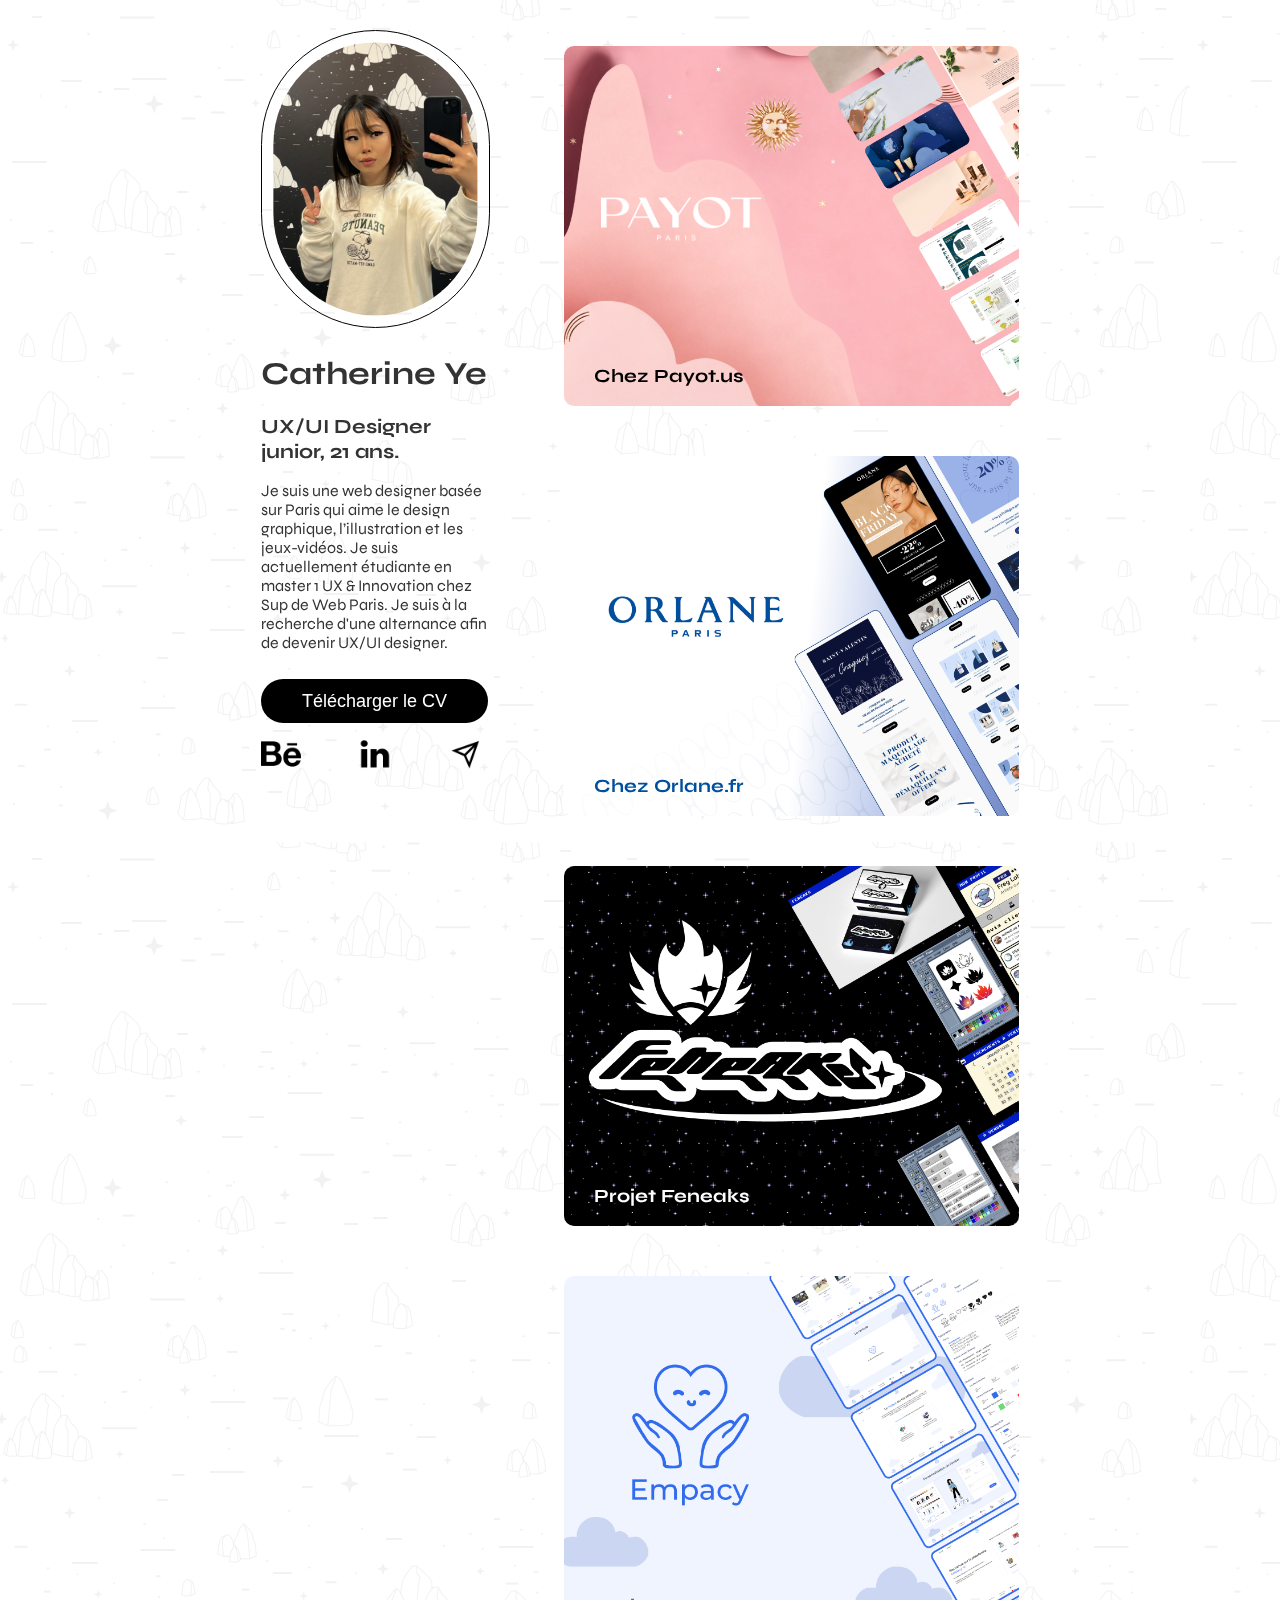
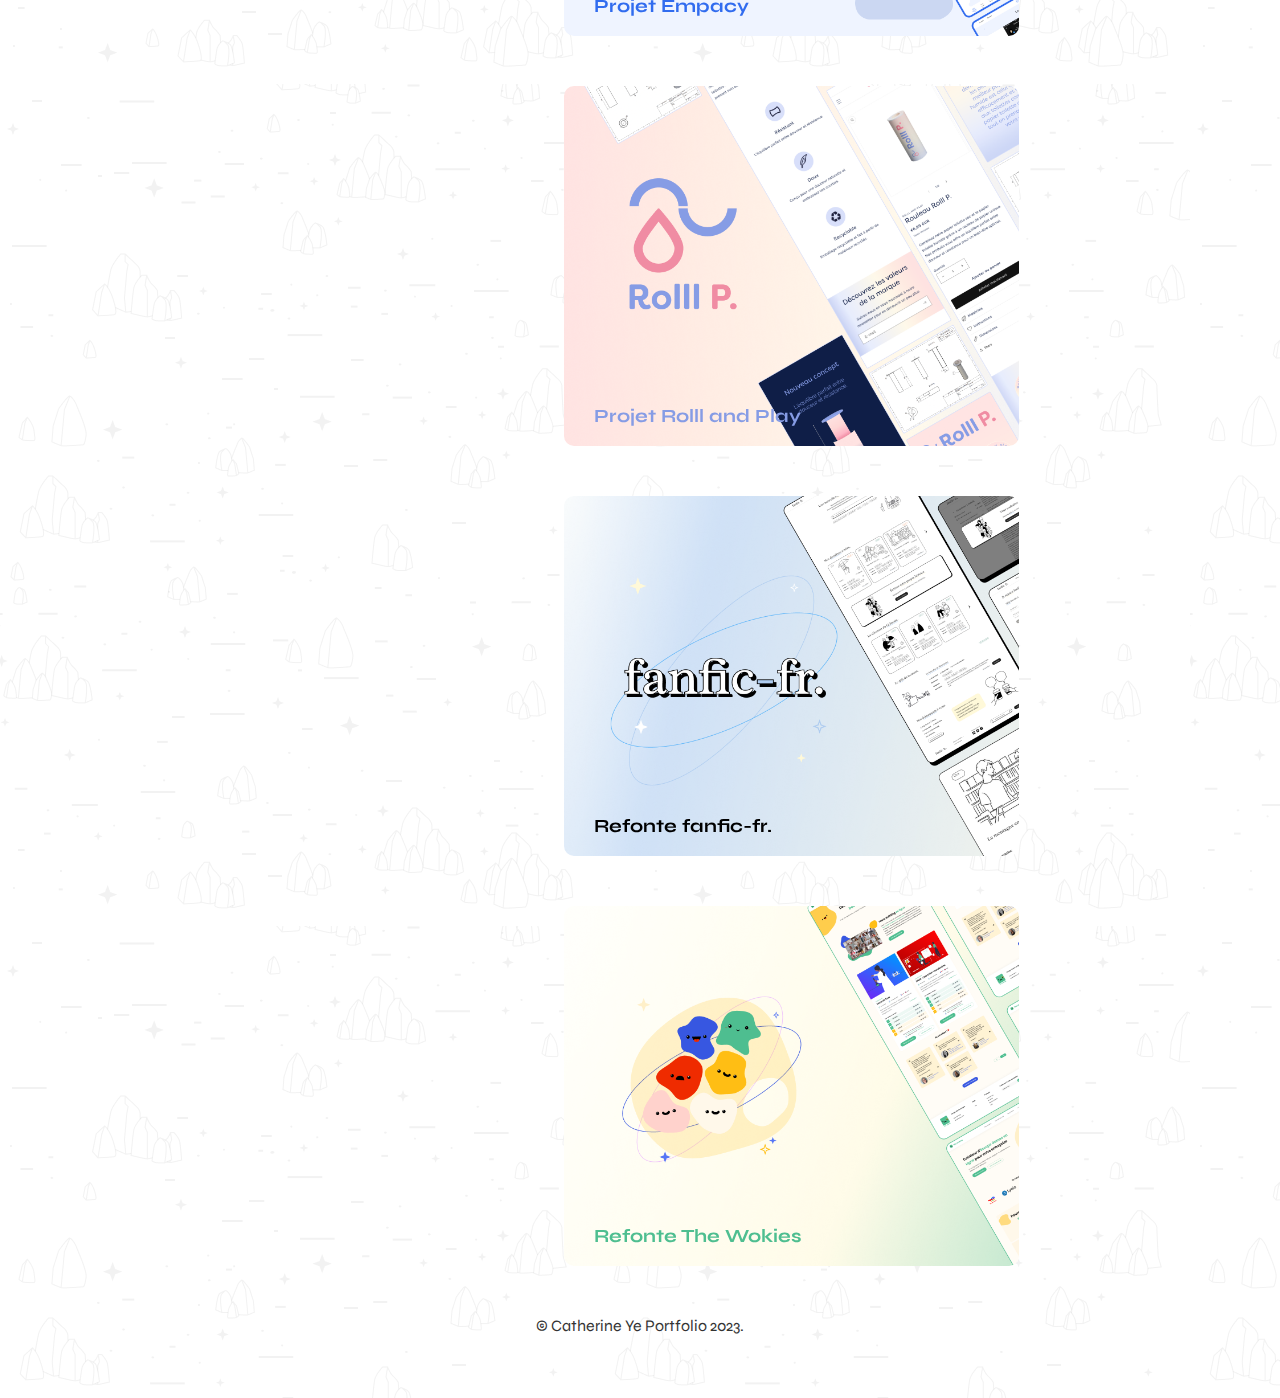
==== index.html @ 711f7caf "Rename" ====
<!DOCTYPE html>
<html lang="fr">
    <head>
        <meta charset="UTF-8">
        <title>Portfolio 2023 | Catherine Ye, UX/UI Designer.</title>
        <meta name="description" content="Catherine Ye, UX/UI Designer Junior. Diplomée d'un Bachelor Web Design en 2022, actuellement en Master 1 UX & Innovation et à la recherche d'une alternance en tant qu'UX/UI Designer ou Web Designer/Intégrateur avec un rythme de 4 jours entreprise et 1 jour de formation (vendredi). ">
        <meta name="viewport" content="width=device-width, initial-scale=1">
        <link rel="stylesheet" href="main.css">
        <link rel="icon" href="images/Catherine-Ye.jpg">
        <link rel="preconnect" href="https://fonts.googleapis.com">
        <link rel="preconnect" href="https://fonts.gstatic.com" crossorigin>
        <link href="https://fonts.googleapis.com/css2?family=Outfit&family=Syne&display=swap" rel="stylesheet">
    </head>
    <body>
    <!-- Header -->
        <header> 
            <nav>
            </nav>
        </header>
    <!-- Main -->
        <main>  
            <section class="fixed-el">
                    <img src="images/Catherine-Ye.png" alt="A mirror pic of Catherine Ye." id="Pic">
                    <h1>Catherine Ye</h1>
                    <h2>UX/UI Designer junior, 21 ans.</h2>
                    <p>Je suis une web designer basée sur Paris qui aime le design graphique, l’illustration et les jeux-vidéos. Je suis actuellement étudiante en master 1 UX & Innovation chez Sup de Web Paris. Je suis à la recherche d'une alternance afin de devenir UX/UI designer.</p>
                    <button onclick="window.open('images/CV-Catherine-Ye.pdf')">
                        Télécharger le CV</button>
                    <div id="contact">
                        <a href="https://www.behance.net/catherineye"><img src="images/Behance_logo.png" alt="Logo Behance" class="icon"></a>
                        <a href="https://www.linkedin.com/in/catherine-ye-b4a53a199/"><img src="images/Linkedin_logo.png" alt="Logo Behance" class="icon"></a>
                        <a href="mailto:yecatherine14@hotmail.com?subject=Travaillons ensemble!"><img src="images/Message.png" alt="Logo Behance" class="icon"></a>
                </div>
            </section>
            <section class="overflow-el">
                <a href="pages/template.html"><div id="Payot" class="project">
                    <h3>Chez Payot.us</h3>
                </div></a>

                <a href="pages/template.html"><div id="Orlane" class="project">
                    <h3>Chez Orlane.fr</h3>
                </div></a>

                <a href="pages/template.html"><div id="Feneaks"
                    class="project">
                    <h3>Projet Feneaks</h3>
                </div></a>
                <a href="pages/template.html"><div id="Empacy" class="project">
                    <h3>Projet Empacy</h3>
                </div></a>
                <a href="pages/template.html"><div id="RolllP" class="project">
                    <h3>Projet Rolll and Play</h3>
                </div></a>
                <a href="pages/template.html"><div id="fffr" class="project">
                    <h3>Refonte fanfic-fr.</h3>
                </div></a>
                <a href="pages/template.html"><div id="wokies" class="project">
                    <h3>Refonte The Wokies</h3>
                </div></a>
            </section>
        </main>
    <!-- Footer -->
        <footer> 
            © Catherine Ye Portfolio 2023.
        </footer>
    </body>
</html>
---- main.css ----
/* General Code */

body{
    background-image: url("images/Background.png");
    font-family: 'Syne', sans-serif;
    color: #333;
}

h2{
    font-size: 20px;
}

.icon{
    width: 40px;
    height: 40px;
}

a{
    color: initial;
    text-decoration: none;
}
a:visited{
    color: initial;
}

button{
    width: 100%;
    background-color: #000;
    font-size: 18px;
    padding: 5%;
    border: none;
    color: #fff;
    margin: 5% 0;
    cursor: pointer;
    border-radius: 50px;
}

/* MAIN */

main{
    width: 60%;
    margin: 0 auto;
    display: flex;
    flex-direction: row;
    justify-content: space-between;
}

/* PRESENTATION */

.fixed-el{
    width: 30%;
    height: 70vh;
    position: sticky;
    top: 30px;
}

#contact{
    width: 100%;
    display: flex;
    justify-content: space-between;
}

#Pic{
    width: 90%;
    height: auto;
    padding: 5%;
    border-radius: 200px;
    border: 1px solid #000 ;
}

/* GALLERY */

.overflow-el{
    width: 60%;
    padding-top: 5%;
}

.project{
    margin-bottom: 50px; 
    width: 100%; 
    height: 40vh;
    background-size: cover;
    background-repeat: no-repeat;
    position: relative;
    border-radius: 10px;
}

#Payot{
    background-image: url(images/Vignette-Payot.png);
}

#Orlane{
    background-image: url(images/Vignette-ORL.png);
    color: #004F9D;
}

#Feneaks{
    background-image: url(images/Vignette-Feneaks.png);
    color: #fff;
}

#RolllP{
    background-image: url(images/Vignette-RP.png);
    color: #869CE5;
}


#fffr{
    background-image: url(images/Vignette-fffr.png);
}

#Empacy{
    background-image: url(images/Vignette-Empacy.png);
    color: #316CEF;
}

#wokies{
    background-image: url(images/Vignette-wokies.png);
    color: #4EBE90;
}

h3{
    position: absolute;
    bottom: 0;
    left: 30px;
}

footer{
    text-align: center;
    margin-bottom: 5%;
}

/* Laptop */

@media only screen and (max-width: 992px) {

    main{
        width: 80%;
    }    
    button{
        font-size: 15px;
    }
    .fixed-el{
        top: 5px;
    }
    .project{
        height: 20vh;
    }

}    

/* Tablet */

@media only screen and (max-width: 768px) {
    main{
        width: 100%;
        flex-direction: column;
        align-items: center;
    }

    button{
        font-size: 18px;
    }

    #Pic{
        width: 50%;
        height: auto;
        border-radius: 250px;
    }

    .fixed-el{
        width: 60%;
        height: auto;
        position:initial;
        margin-bottom: 10%;
        text-align: center;
    }

    .project{
        height: 35vh;
    }    

    .overflow-el{
        width: 90%;
    }
    
}

/* Phone */

@media only screen and (max-width: 500px) {

    .fixed-el{
        padding-top: 5%;
        width: 90%;
    }
    .project{
        height: 30vh;
    }    
    h3{
        left: 10px;
        margin: 0;
        bottom: 10px;
    }

}

/* Code test 

*/
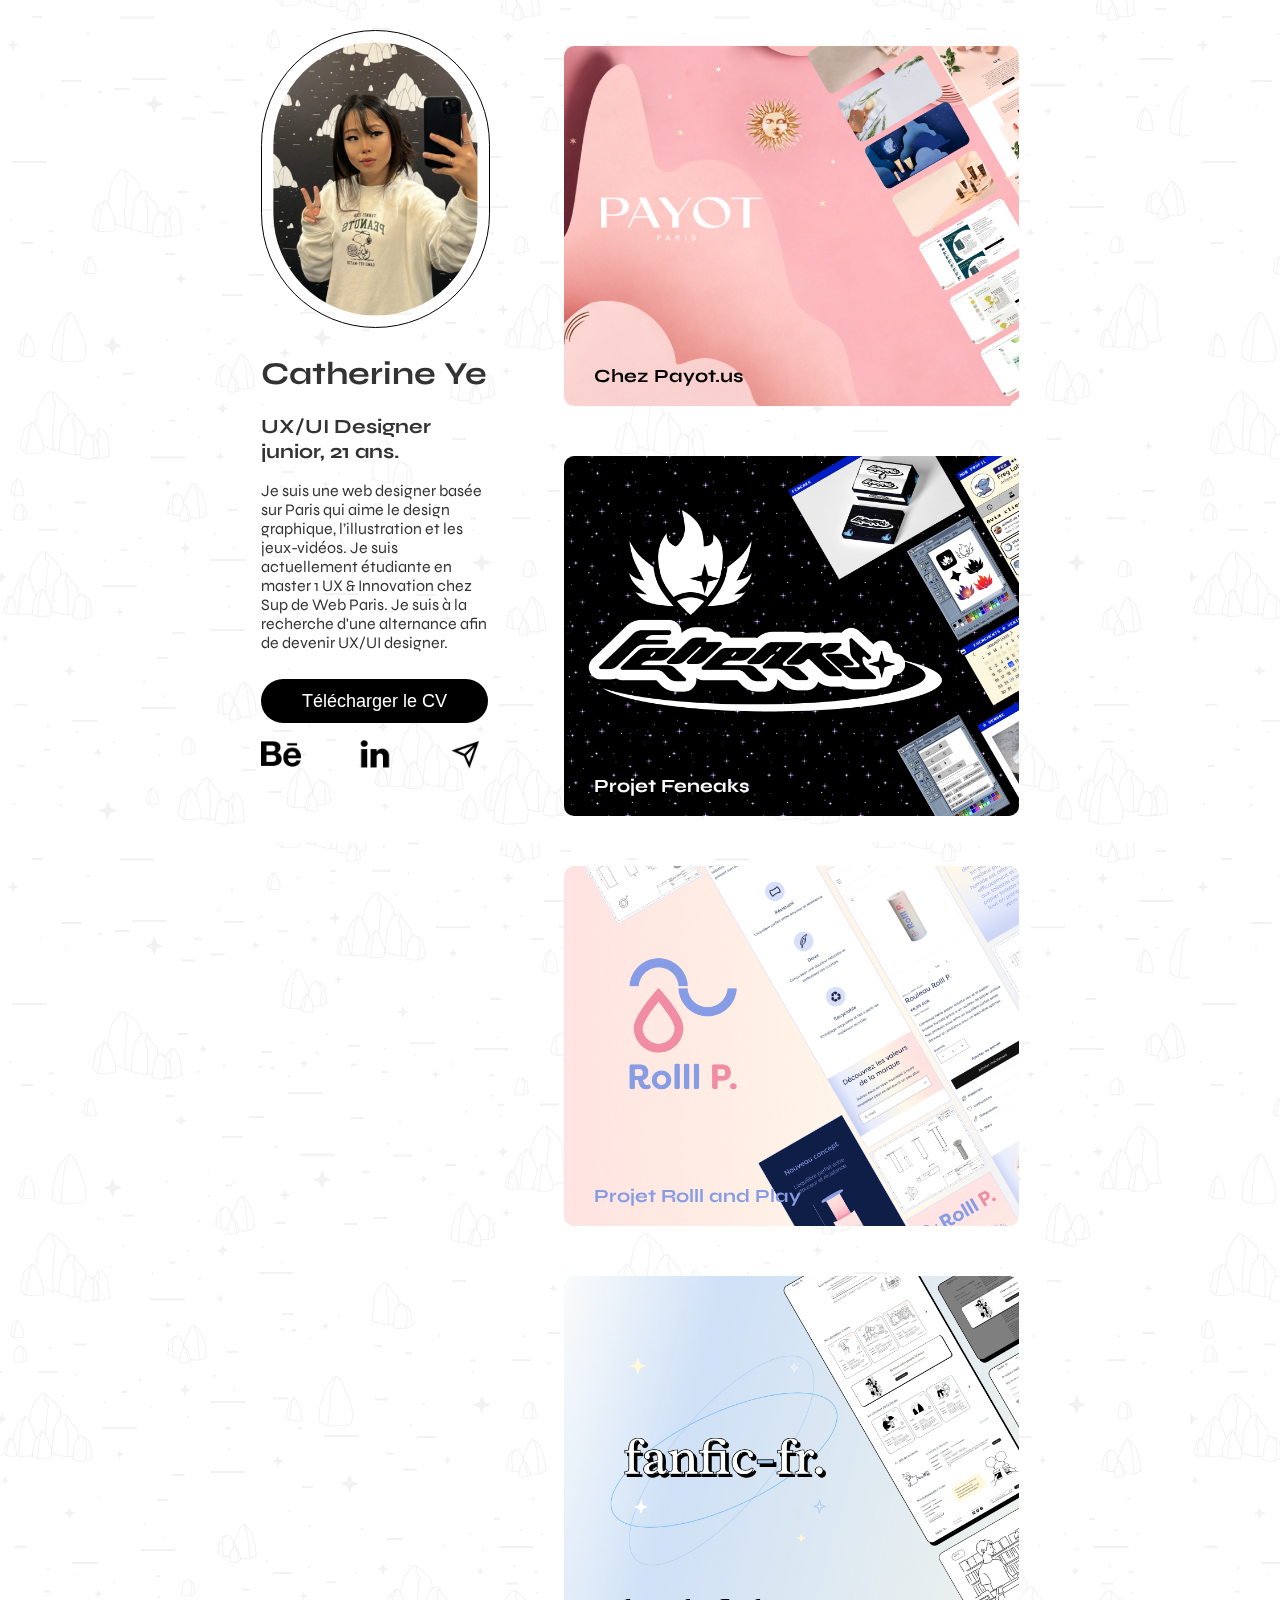
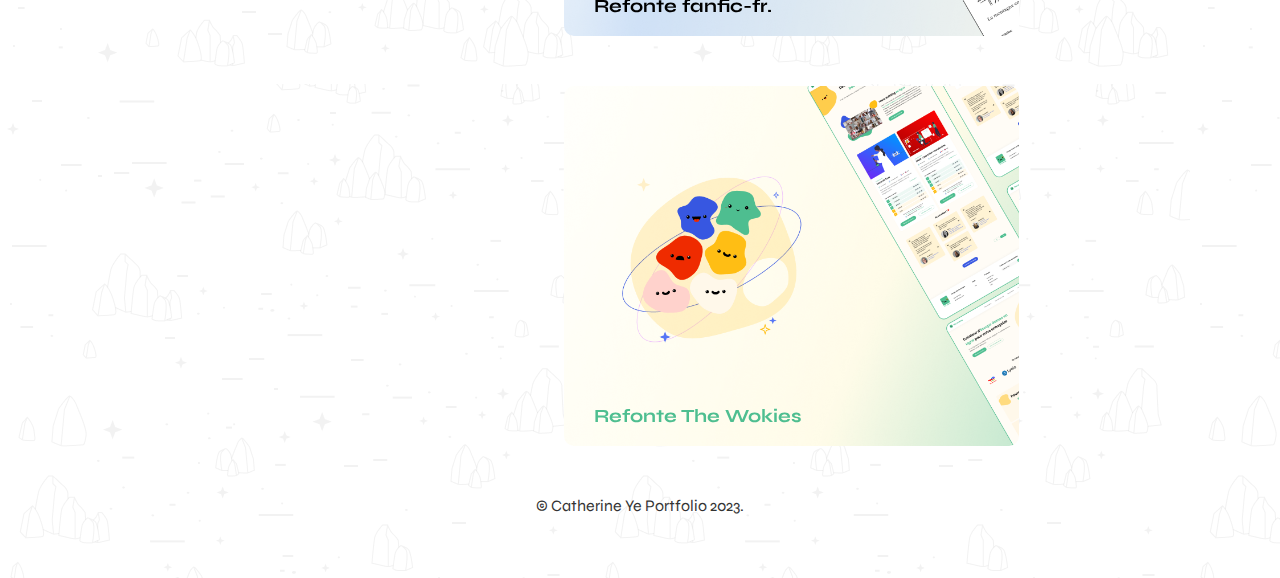
==== commit 571d0847: "Add files via upload" ====
--- a/index.html
+++ b/index.html
@@ -33,28 +33,30 @@
                 </div>
             </section>
             <section class="overflow-el">
-                <a href="pages/template.html"><div id="Payot" class="project">
+                <a href="pages/payot.html"><div id="Payot" class="project">
                     <h3>Chez Payot.us</h3>
                 </div></a>
-
+                <!--
                 <a href="pages/template.html"><div id="Orlane" class="project">
                     <h3>Chez Orlane.fr</h3>
                 </div></a>
-
-                <a href="pages/template.html"><div id="Feneaks"
+                -->
+                <a href="pages/feneaks.html"><div id="Feneaks"
                     class="project">
                     <h3>Projet Feneaks</h3>
                 </div></a>
+                <!--
                 <a href="pages/template.html"><div id="Empacy" class="project">
                     <h3>Projet Empacy</h3>
                 </div></a>
-                <a href="pages/template.html"><div id="RolllP" class="project">
+                -->
+                <a href="pages/rolllp.html"><div id="RolllP" class="project">
                     <h3>Projet Rolll and Play</h3>
                 </div></a>
-                <a href="pages/template.html"><div id="fffr" class="project">
+                <a href="pages/fffr.html"><div id="fffr" class="project">
                     <h3>Refonte fanfic-fr.</h3>
                 </div></a>
-                <a href="pages/template.html"><div id="wokies" class="project">
+                <a href="pages/wokies.html"><div id="wokies" class="project">
                     <h3>Refonte The Wokies</h3>
                 </div></a>
             </section>
@@ -64,4 +66,4 @@
             © Catherine Ye Portfolio 2023.
         </footer>
     </body>
-</html>
+</html>--- a/main.css
+++ b/main.css
@@ -152,6 +152,7 @@
 /* Tablet */
 
 @media only screen and (max-width: 768px) {
+    
     main{
         width: 100%;
         flex-direction: column;
@@ -207,4 +208,4 @@
 
 /* Code test 
 
-*/
+*/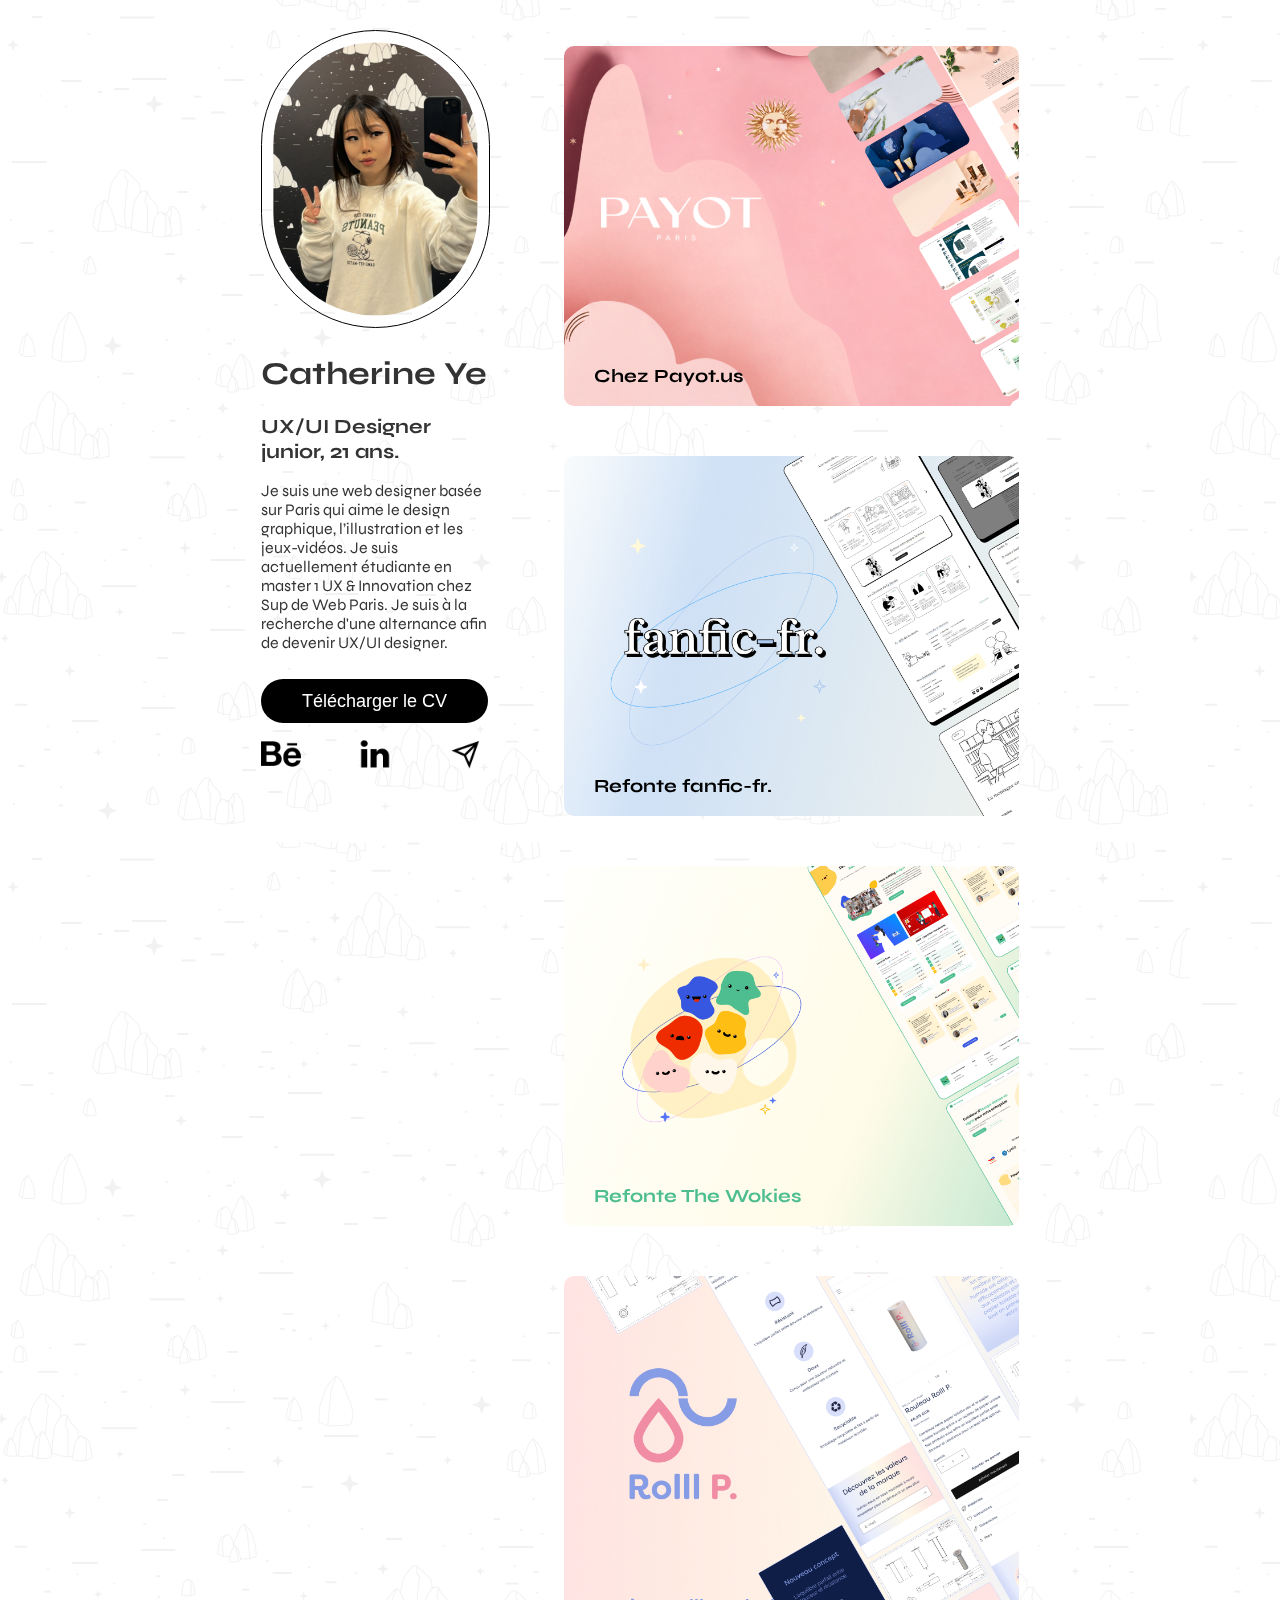
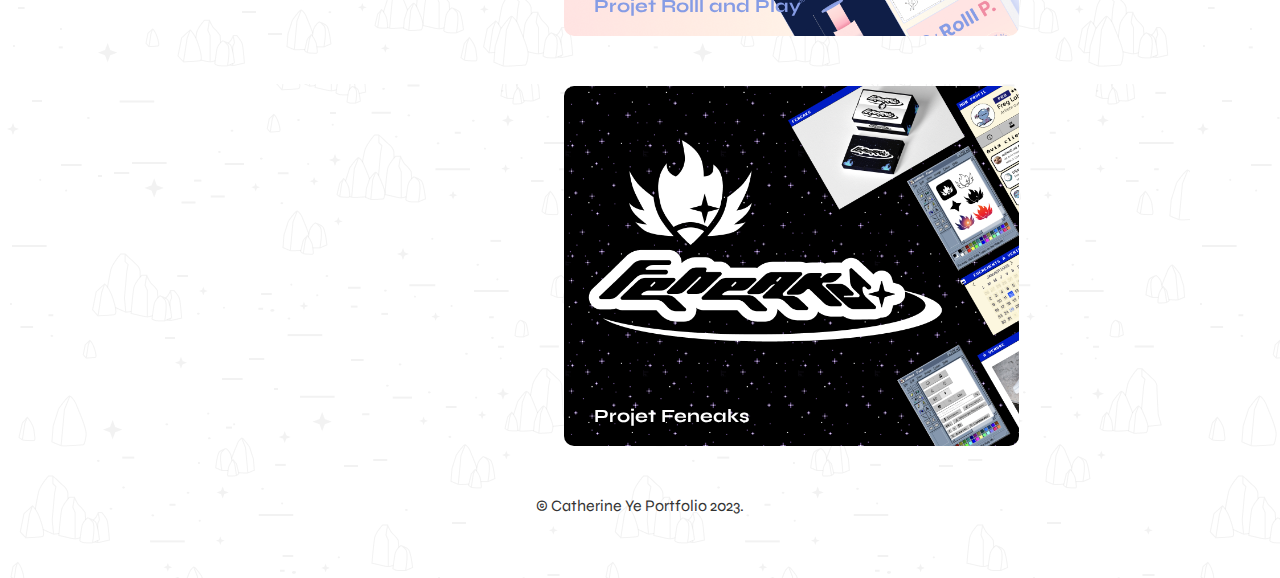
==== commit 86841e1d: "Reorder projects" ====
--- a/index.html
+++ b/index.html
@@ -41,23 +41,23 @@
                     <h3>Chez Orlane.fr</h3>
                 </div></a>
                 -->
-                <a href="pages/feneaks.html"><div id="Feneaks"
-                    class="project">
-                    <h3>Projet Feneaks</h3>
-                </div></a>
                 <!--
                 <a href="pages/template.html"><div id="Empacy" class="project">
                     <h3>Projet Empacy</h3>
                 </div></a>
                 -->
-                <a href="pages/rolllp.html"><div id="RolllP" class="project">
-                    <h3>Projet Rolll and Play</h3>
-                </div></a>
                 <a href="pages/fffr.html"><div id="fffr" class="project">
                     <h3>Refonte fanfic-fr.</h3>
                 </div></a>
                 <a href="pages/wokies.html"><div id="wokies" class="project">
                     <h3>Refonte The Wokies</h3>
+                </div></a>
+                <a href="pages/rolllp.html"><div id="RolllP" class="project">
+                    <h3>Projet Rolll and Play</h3>
+                </div></a>
+                <a href="pages/feneaks.html"><div id="Feneaks"
+                    class="project">
+                    <h3>Projet Feneaks</h3>
                 </div></a>
             </section>
         </main>
